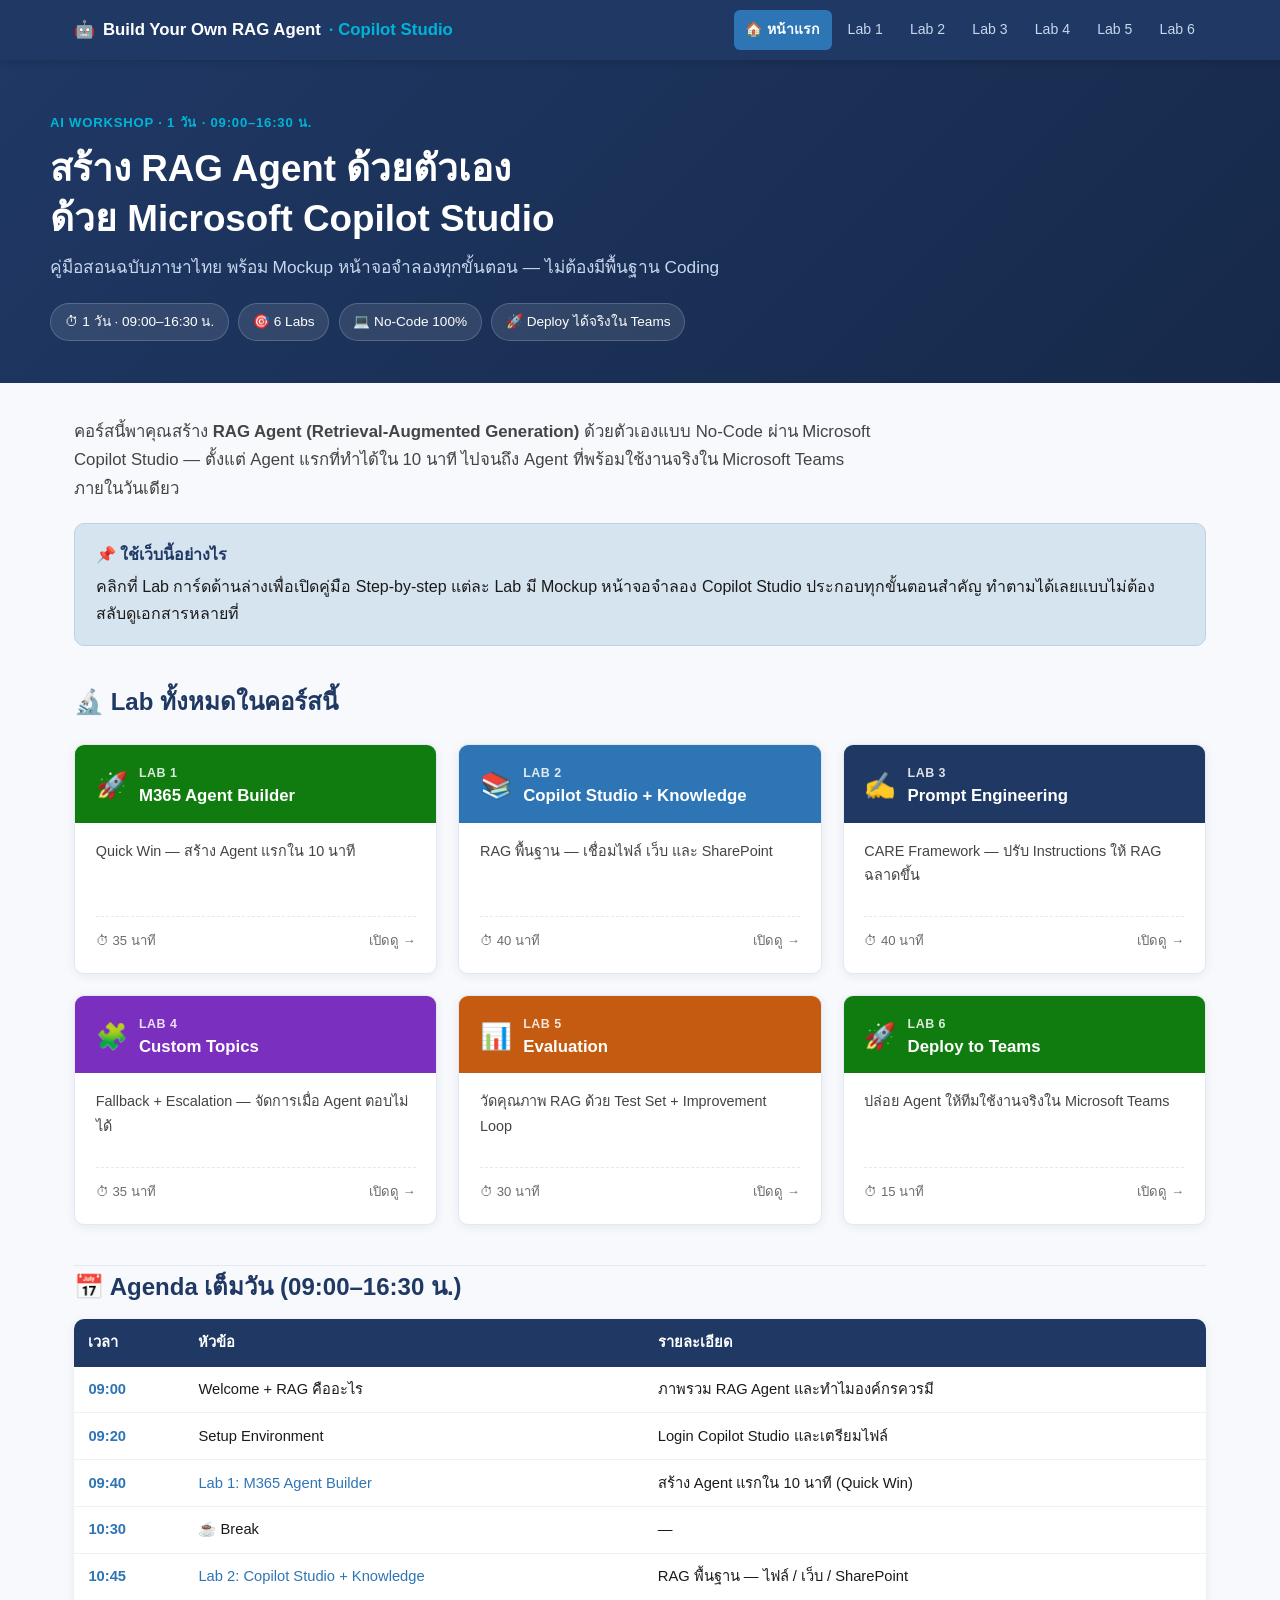
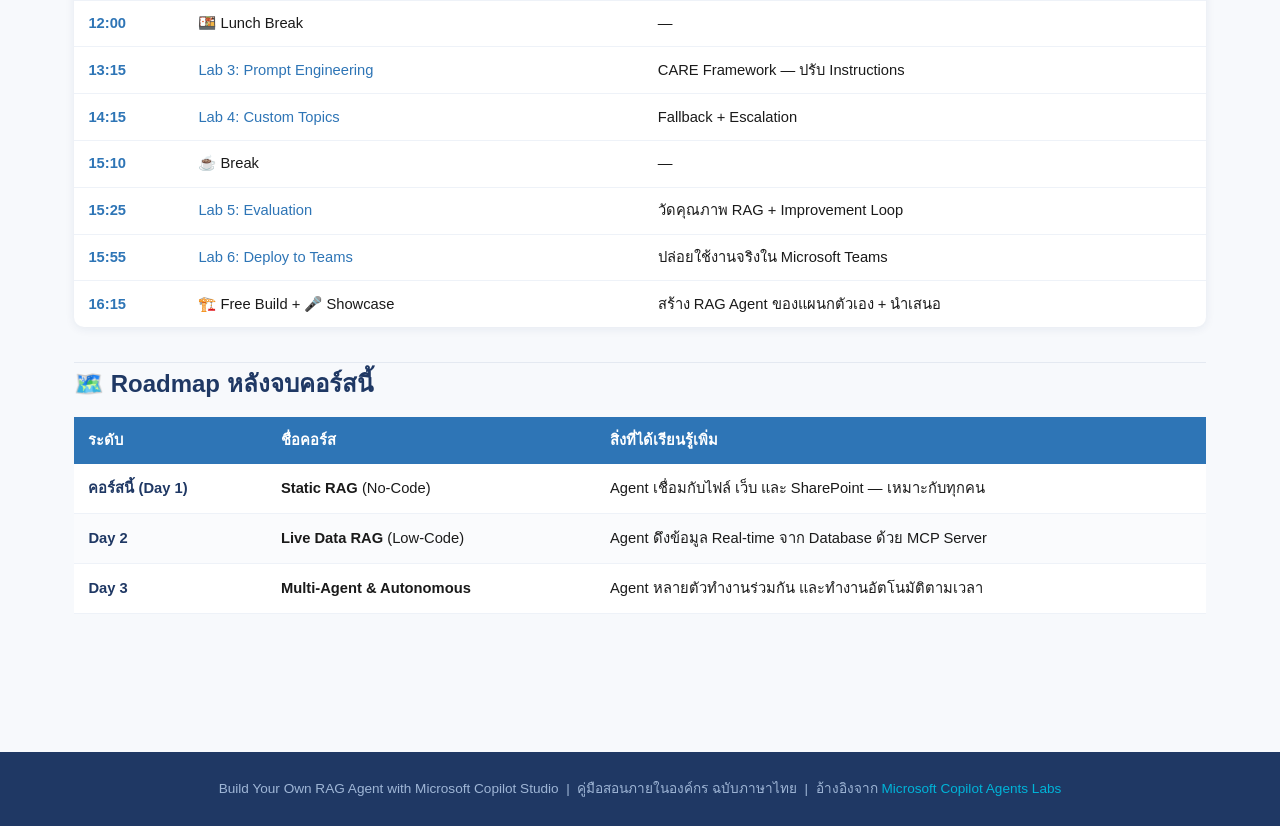
==== website/index.html @ 18469a37 "Add Lab 3 to Lab 6 pages for RAG Course and implement screenshot utility - Created page_lab3.js with" ====
<!DOCTYPE html>
<html lang="th">
<head>
<meta charset="UTF-8">
<meta name="viewport" content="width=device-width, initial-scale=1.0">
<title>Build Your Own RAG Agent — คอร์สอบรม 1 วัน</title>
<link rel="stylesheet" href="assets/style.css">
</head>
<body>
<nav class="topnav"><div class="topnav-inner">
  <div class="topnav-brand"><span>🤖</span> Build Your Own RAG Agent<span class="dot"> · Copilot Studio</span></div>
  <div class="topnav-links"><a href="index.html" class="active">🏠 หน้าแรก</a><a href="lab1.html">Lab 1</a><a href="lab2.html">Lab 2</a><a href="lab3.html">Lab 3</a><a href="lab4.html">Lab 4</a><a href="lab5.html">Lab 5</a><a href="lab6.html">Lab 6</a></div>
</div></nav>
<header class="hero"><div class="hero-inner">
    <span class="hero-eyebrow">AI WORKSHOP · 1 วัน · 09:00–16:30 น.</span>
    <h1>สร้าง RAG Agent ด้วยตัวเอง<br>ด้วย Microsoft Copilot Studio</h1>
    <p class="lead">คู่มือสอนฉบับภาษาไทย พร้อม Mockup หน้าจอจำลองทุกขั้นตอน — ไม่ต้องมีพื้นฐาน Coding</p>
    <div class="hero-meta"><span class="hero-pill">⏱ 1 วัน · 09:00–16:30 น.</span><span class="hero-pill">🎯 6 Labs</span><span class="hero-pill">💻 No-Code 100%</span><span class="hero-pill">🚀 Deploy ได้จริงใน Teams</span></div>
  </div></header>
<div class="page-wrap" style="grid-template-columns: 1fr;"><div class="content">
    <p class="intro-lead">คอร์สนี้พาคุณสร้าง <strong>RAG Agent (Retrieval-Augmented Generation)</strong> ด้วยตัวเองแบบ No-Code ผ่าน Microsoft Copilot Studio — ตั้งแต่ Agent แรกที่ทำได้ใน 10 นาที ไปจนถึง Agent ที่พร้อมใช้งานจริงใน Microsoft Teams ภายในวันเดียว</p>

    <div class="box box-note">
    <div class="box-title">📌 ใช้เว็บนี้อย่างไร</div>
    <p>คลิกที่ Lab การ์ดด้านล่างเพื่อเปิดคู่มือ Step-by-step แต่ละ Lab มี Mockup หน้าจอจำลอง Copilot Studio ประกอบทุกขั้นตอนสำคัญ ทำตามได้เลยแบบไม่ต้องสลับดูเอกสารหลายที่</p>
  </div>

    <h2 id="labs">🔬 Lab ทั้งหมดในคอร์สนี้</h2>
    <div class="lab-grid">
    <a href="lab1.html" class="lab-card">
      <div class="lab-card-head" style="background:#107C10">
        <span class="icon">🚀</span>
        <div><div class="num">Lab 1</div><h3>M365 Agent Builder</h3></div>
      </div>
      <div class="lab-card-body">
        <p>Quick Win — สร้าง Agent แรกใน 10 นาที</p>
        <div class="lab-card-foot"><span>⏱ 35 นาที</span><span>เปิดดู →</span></div>
      </div>
    </a>
    <a href="lab2.html" class="lab-card">
      <div class="lab-card-head" style="background:#2E75B6">
        <span class="icon">📚</span>
        <div><div class="num">Lab 2</div><h3>Copilot Studio + Knowledge</h3></div>
      </div>
      <div class="lab-card-body">
        <p>RAG พื้นฐาน — เชื่อมไฟล์ เว็บ และ SharePoint</p>
        <div class="lab-card-foot"><span>⏱ 40 นาที</span><span>เปิดดู →</span></div>
      </div>
    </a>
    <a href="lab3.html" class="lab-card">
      <div class="lab-card-head" style="background:#1F3864">
        <span class="icon">✍️</span>
        <div><div class="num">Lab 3</div><h3>Prompt Engineering</h3></div>
      </div>
      <div class="lab-card-body">
        <p>CARE Framework — ปรับ Instructions ให้ RAG ฉลาดขึ้น</p>
        <div class="lab-card-foot"><span>⏱ 40 นาที</span><span>เปิดดู →</span></div>
      </div>
    </a>
    <a href="lab4.html" class="lab-card">
      <div class="lab-card-head" style="background:#7B2FBE">
        <span class="icon">🧩</span>
        <div><div class="num">Lab 4</div><h3>Custom Topics</h3></div>
      </div>
      <div class="lab-card-body">
        <p>Fallback + Escalation — จัดการเมื่อ Agent ตอบไม่ได้</p>
        <div class="lab-card-foot"><span>⏱ 35 นาที</span><span>เปิดดู →</span></div>
      </div>
    </a>
    <a href="lab5.html" class="lab-card">
      <div class="lab-card-head" style="background:#C55A11">
        <span class="icon">📊</span>
        <div><div class="num">Lab 5</div><h3>Evaluation</h3></div>
      </div>
      <div class="lab-card-body">
        <p>วัดคุณภาพ RAG ด้วย Test Set + Improvement Loop</p>
        <div class="lab-card-foot"><span>⏱ 30 นาที</span><span>เปิดดู →</span></div>
      </div>
    </a>
    <a href="lab6.html" class="lab-card">
      <div class="lab-card-head" style="background:#107C10">
        <span class="icon">🚀</span>
        <div><div class="num">Lab 6</div><h3>Deploy to Teams</h3></div>
      </div>
      <div class="lab-card-body">
        <p>ปล่อย Agent ให้ทีมใช้งานจริงใน Microsoft Teams</p>
        <div class="lab-card-foot"><span>⏱ 15 นาที</span><span>เปิดดู →</span></div>
      </div>
    </a></div>

    <h2 id="agenda">📅 Agenda เต็มวัน (09:00–16:30 น.)</h2>
    <table class="agenda-table"><thead><tr><th>เวลา</th><th>หัวข้อ</th><th>รายละเอียด</th></tr></thead>
    <tbody><tr><td class="time">09:00</td><td>Welcome + RAG คืออะไร</td><td>ภาพรวม RAG Agent และทำไมองค์กรควรมี</td></tr><tr><td class="time">09:20</td><td>Setup Environment</td><td>Login Copilot Studio และเตรียมไฟล์</td></tr><tr><td class="time">09:40</td><td><a href="lab1.html">Lab 1: M365 Agent Builder</a></td><td>สร้าง Agent แรกใน 10 นาที (Quick Win)</td></tr><tr><td class="time">10:30</td><td>☕ Break</td><td>—</td></tr><tr><td class="time">10:45</td><td><a href="lab2.html">Lab 2: Copilot Studio + Knowledge</a></td><td>RAG พื้นฐาน — ไฟล์ / เว็บ / SharePoint</td></tr><tr><td class="time">12:00</td><td>🍱 Lunch Break</td><td>—</td></tr><tr><td class="time">13:15</td><td><a href="lab3.html">Lab 3: Prompt Engineering</a></td><td>CARE Framework — ปรับ Instructions</td></tr><tr><td class="time">14:15</td><td><a href="lab4.html">Lab 4: Custom Topics</a></td><td>Fallback + Escalation</td></tr><tr><td class="time">15:10</td><td>☕ Break</td><td>—</td></tr><tr><td class="time">15:25</td><td><a href="lab5.html">Lab 5: Evaluation</a></td><td>วัดคุณภาพ RAG + Improvement Loop</td></tr><tr><td class="time">15:55</td><td><a href="lab6.html">Lab 6: Deploy to Teams</a></td><td>ปล่อยใช้งานจริงใน Microsoft Teams</td></tr><tr><td class="time">16:15</td><td>🏗️ Free Build + 🎤 Showcase</td><td>สร้าง RAG Agent ของแผนกตัวเอง + นำเสนอ</td></tr></tbody>
  </table>

    <h2 id="roadmap">🗺️ Roadmap หลังจบคอร์สนี้</h2>
    <table class="concept-table">
      <thead><tr><th>ระดับ</th><th>ชื่อคอร์ส</th><th>สิ่งที่ได้เรียนรู้เพิ่ม</th></tr></thead>
      <tbody>
        <tr><td class="term">คอร์สนี้ (Day 1)</td><td><strong>Static RAG</strong> (No-Code)</td><td>Agent เชื่อมกับไฟล์ เว็บ และ SharePoint — เหมาะกับทุกคน</td></tr>
        <tr><td class="term">Day 2</td><td><strong>Live Data RAG</strong> (Low-Code)</td><td>Agent ดึงข้อมูล Real-time จาก Database ด้วย MCP Server</td></tr>
        <tr><td class="term">Day 3</td><td><strong>Multi-Agent & Autonomous</strong></td><td>Agent หลายตัวทำงานร่วมกัน และทำงานอัตโนมัติตามเวลา</td></tr>
      </tbody>
    </table>
  </div></div>
<footer class="site-footer">
  Build Your Own RAG Agent with Microsoft Copilot Studio &nbsp;|&nbsp; คู่มือสอนภายในองค์กร ฉบับภาษาไทย &nbsp;|&nbsp; อ้างอิงจาก <a href="https://microsoft.github.io/mcs-labs/" target="_blank">Microsoft Copilot Agents Labs</a>
</footer>
</body>
</html>
---- website/assets/style.css ----
/* ============================================================
   RAG Agent Course — Shared Stylesheet
   Theme: Navy #1F3864 / Blue #2E75B6 (matches course slides & docs)
   ============================================================ */

:root {
  --navy: #1F3864;
  --navy-light: #2A4A7F;
  --blue: #2E75B6;
  --blue-light: #D6E4F0;
  --cyan: #00B4D8;
  --green: #107C10;
  --green-light: #E8F5E9;
  --orange: #C55A11;
  --orange-light: #FFF3E0;
  --red: #C00000;
  --red-light: #FFEBEE;
  --yellow-light: #FFF9C4;
  --purple: #7B2FBE;
  --gray-900: #1A1A1A;
  --gray-700: #444444;
  --gray-500: #6B6B6B;
  --gray-300: #CCCCCC;
  --gray-100: #F2F2F2;
  --white: #FFFFFF;
  --radius: 10px;
  --radius-sm: 6px;
  --shadow: 0 2px 10px rgba(31, 56, 100, 0.08);
  --shadow-md: 0 4px 20px rgba(31, 56, 100, 0.12);
  --maxw: 1180px;
}

* { box-sizing: border-box; }

html { scroll-behavior: smooth; }

body {
  margin: 0;
  font-family: "Leelawadee UI", "Noto Sans Thai", "Sarabun", "Tahoma", "Segoe UI", -apple-system, sans-serif;
  color: var(--gray-900);
  background: #F7F9FC;
  line-height: 1.7;
  font-size: 16px;
}

img, svg { max-width: 100%; display: block; }

a { color: var(--blue); text-decoration: none; }
a:hover { text-decoration: underline; }

h1, h2, h3, h4 { font-family: inherit; color: var(--navy); line-height: 1.35; }
h1 { font-size: 2rem; margin: 0 0 .5rem; }
h2 { font-size: 1.5rem; margin: 2.2rem 0 1rem; padding-top: .3rem; border-top: 1px solid #E4E9F1; }
h2:first-of-type { border-top: none; }
h3 { font-size: 1.2rem; margin: 1.6rem 0 .7rem; color: var(--blue); }
h4 { font-size: 1.05rem; margin: 1.2rem 0 .5rem; }

p { margin: 0 0 1rem; }
ul, ol { padding-left: 1.4rem; }
li { margin-bottom: .4rem; }

code {
  background: #EEF2F8;
  padding: .15em .4em;
  border-radius: 4px;
  font-size: .92em;
  color: #B03A2E;
  font-family: "Cascadia Code", Consolas, monospace;
}

/* ---------- Top Navigation ---------- */
.topnav {
  background: var(--navy);
  color: var(--white);
  position: sticky;
  top: 0;
  z-index: 100;
  box-shadow: 0 2px 8px rgba(0,0,0,.15);
}
.topnav-inner {
  max-width: var(--maxw);
  margin: 0 auto;
  padding: 0 1.5rem;
  display: flex;
  align-items: center;
  height: 60px;
  gap: 1.5rem;
}
.topnav-brand {
  display: flex;
  align-items: center;
  gap: .5rem;
  font-weight: 700;
  color: var(--white);
  font-size: 1.05rem;
  white-space: nowrap;
}
.topnav-brand .dot { color: var(--cyan); }
.topnav-links {
  display: flex;
  gap: .3rem;
  flex-wrap: wrap;
  margin-left: auto;
  font-size: .88rem;
}
.topnav-links a {
  color: #C7D7EC;
  padding: .5rem .7rem;
  border-radius: 6px;
  white-space: nowrap;
}
.topnav-links a:hover { background: rgba(255,255,255,.08); color: var(--white); text-decoration: none; }
.topnav-links a.active { background: var(--blue); color: var(--white); font-weight: 600; }

/* ---------- Hero ---------- */
.hero {
  background: linear-gradient(135deg, var(--navy) 0%, #16294A 100%);
  color: var(--white);
  padding: 3rem 1.5rem 2.6rem;
}
.hero-inner { max-width: var(--maxw); margin: 0 auto; }
.hero-eyebrow {
  display: inline-block;
  color: var(--cyan);
  font-weight: 700;
  font-size: .82rem;
  letter-spacing: .06em;
  text-transform: uppercase;
  margin-bottom: .6rem;
}
.hero h1 { color: var(--white); font-size: 2.3rem; margin-bottom: .6rem; }
.hero p.lead { color: #C7D7EC; font-size: 1.08rem; max-width: 720px; margin: 0; }
.hero-meta {
  display: flex;
  gap: .6rem;
  flex-wrap: wrap;
  margin-top: 1.3rem;
}
.hero-pill {
  background: rgba(255,255,255,.1);
  border: 1px solid rgba(255,255,255,.18);
  color: var(--white);
  padding: .4rem .85rem;
  border-radius: 30px;
  font-size: .85rem;
  display: flex;
  align-items: center;
  gap: .4rem;
}

/* ---------- Layout with Sidebar TOC ---------- */
.page-wrap {
  max-width: var(--maxw);
  margin: 0 auto;
  padding: 2.2rem 1.5rem 4rem;
  display: grid;
  grid-template-columns: 230px 1fr;
  gap: 2.5rem;
  align-items: start;
}
.toc {
  position: sticky;
  top: 80px;
  background: var(--white);
  border: 1px solid #E4E9F1;
  border-radius: var(--radius);
  padding: 1.1rem 1.1rem;
  font-size: .87rem;
}
.toc-title {
  font-weight: 700;
  color: var(--navy);
  font-size: .78rem;
  text-transform: uppercase;
  letter-spacing: .04em;
  margin-bottom: .7rem;
}
.toc a {
  display: block;
  color: var(--gray-700);
  padding: .32rem 0;
  border-left: 2px solid transparent;
  padding-left: .7rem;
  margin-left: -.7rem;
}
.toc a:hover { color: var(--blue); text-decoration: none; border-left-color: var(--blue-light); }
.toc a.sub { padding-left: 1.3rem; font-size: .85em; color: var(--gray-500); }

.content { min-width: 0; }

/* ---------- Meta table (Level/Persona/Duration) ---------- */
.meta-table {
  width: 100%;
  border-collapse: collapse;
  margin: 1.2rem 0 2rem;
  font-size: .93rem;
  background: var(--white);
  border-radius: var(--radius);
  overflow: hidden;
  box-shadow: var(--shadow);
}
.meta-table th, .meta-table td {
  padding: .8rem 1rem;
  text-align: left;
  border-bottom: 1px solid #EEF2F8;
}
.meta-table th {
  background: var(--blue-light);
  color: var(--navy);
  font-weight: 700;
  white-space: nowrap;
  width: 130px;
}

/* ---------- Cards / Boxes ---------- */
.box {
  border-radius: var(--radius);
  padding: 1.1rem 1.3rem;
  margin: 1.2rem 0;
  border: 1px solid transparent;
}
.box-tip { background: var(--yellow-light); border-color: #F0E08A; }
.box-warn { background: var(--orange-light); border-color: #F0C89A; }
.box-note { background: var(--blue-light); border-color: #B9D2EA; }
.box-success { background: var(--green-light); border-color: #A6D8A8; }
.box-title { font-weight: 700; margin-bottom: .3rem; display: flex; align-items: center; gap: .5rem; }
.box-tip .box-title { color: #8A6D00; }
.box-warn .box-title { color: var(--orange); }
.box-note .box-title { color: var(--navy); }
.box-success .box-title { color: var(--green); }
.box p:last-child { margin-bottom: 0; }

/* ---------- Step blocks ---------- */
.step {
  display: flex;
  gap: 1rem;
  margin: 1.4rem 0;
  align-items: flex-start;
}
.step-num {
  flex: 0 0 auto;
  width: 34px; height: 34px;
  border-radius: 50%;
  background: var(--blue);
  color: var(--white);
  display: flex;
  align-items: center;
  justify-content: center;
  font-weight: 700;
  font-size: .95rem;
  margin-top: .1rem;
}
.step-body { flex: 1; min-width: 0; }
.step-body h4 { margin: 0 0 .3rem; color: var(--navy); }
.step-body p { margin: 0 0 .5rem; color: var(--gray-700); }

/* ---------- Mockup frame (SVG screenshot wrapper) ---------- */
.mockup {
  margin: .8rem 0 1.4rem;
  border-radius: var(--radius);
  overflow: hidden;
  box-shadow: var(--shadow-md);
  border: 1px solid #E1E7F0;
  background: var(--white);
}
.mockup-caption {
  font-size: .82rem;
  color: var(--gray-500);
  text-align: center;
  margin-top: .5rem;
  font-style: italic;
}

/* ---------- Use case section header ---------- */
.usecase-header {
  background: var(--navy);
  color: var(--white);
  padding: 1rem 1.4rem;
  border-radius: var(--radius) var(--radius) 0 0;
  margin-top: 2.6rem;
  display: flex;
  align-items: center;
  gap: .8rem;
}
.usecase-header .num {
  background: var(--cyan);
  color: var(--navy);
  font-weight: 800;
  border-radius: 50%;
  width: 32px; height: 32px;
  display: flex; align-items: center; justify-content: center;
  flex: 0 0 auto;
  font-size: .95rem;
}
.usecase-header h2 { color: var(--white); margin: 0; border: none; padding: 0; font-size: 1.25rem; }
.usecase-body {
  background: var(--white);
  border: 1px solid #E4E9F1;
  border-top: none;
  border-radius: 0 0 var(--radius) var(--radius);
  padding: 1.5rem 1.6rem 1.8rem;
  margin-bottom: .5rem;
}
.usecase-meta {
  display: flex;
  gap: 1.5rem;
  flex-wrap: wrap;
  font-size: .85rem;
  color: var(--gray-500);
  margin-bottom: 1rem;
  padding-bottom: 1rem;
  border-bottom: 1px dashed #E4E9F1;
}
.usecase-meta strong { color: var(--navy); }

/* ---------- Concept table ---------- */
.concept-table { width: 100%; border-collapse: collapse; margin: 1rem 0 1.6rem; font-size: .92rem; }
.concept-table th {
  background: var(--blue);
  color: var(--white);
  padding: .7rem .9rem;
  text-align: left;
  font-weight: 700;
}
.concept-table td { padding: .75rem .9rem; border-bottom: 1px solid #EEF2F8; vertical-align: top; background: var(--white); }
.concept-table tr:nth-child(even) td { background: #FAFBFD; }
.concept-table td.term { font-weight: 700; color: var(--navy); white-space: nowrap; }

/* ---------- Badge pills ---------- */
.badge {
  display: inline-block;
  padding: .25rem .7rem;
  border-radius: 20px;
  font-size: .78rem;
  font-weight: 700;
}
.badge-blue { background: var(--blue-light); color: var(--navy); }
.badge-green { background: var(--green-light); color: var(--green); }
.badge-orange { background: var(--orange-light); color: var(--orange); }

/* ---------- Footer nav (prev/next) ---------- */
.footer-nav {
  display: flex;
  justify-content: space-between;
  gap: 1rem;
  margin-top: 3rem;
  padding-top: 1.5rem;
  border-top: 1px solid #E4E9F1;
}
.footer-nav a {
  flex: 1;
  background: var(--white);
  border: 1px solid #E4E9F1;
  border-radius: var(--radius);
  padding: 1rem 1.2rem;
  color: var(--gray-900);
  display: block;
  transition: box-shadow .15s;
}
.footer-nav a:hover { box-shadow: var(--shadow); text-decoration: none; border-color: var(--blue); }
.footer-nav .dir { font-size: .78rem; color: var(--gray-500); text-transform: uppercase; letter-spacing: .03em; }
.footer-nav .lbl { font-weight: 700; color: var(--navy); margin-top: .2rem; }
.footer-nav .next { text-align: right; }

/* ---------- Site footer ---------- */
.site-footer {
  background: var(--navy);
  color: #9FB6D6;
  text-align: center;
  padding: 1.6rem;
  font-size: .85rem;
  margin-top: 3rem;
}
.site-footer a { color: var(--cyan); }

/* ---------- Home page: lab cards grid ---------- */
.lab-grid {
  display: grid;
  grid-template-columns: repeat(auto-fit, minmax(300px, 1fr));
  gap: 1.3rem;
  margin: 1.6rem 0 2.5rem;
}
.lab-card {
  background: var(--white);
  border: 1px solid #E4E9F1;
  border-radius: var(--radius);
  overflow: hidden;
  box-shadow: var(--shadow);
  transition: transform .15s, box-shadow .15s;
  display: flex;
  flex-direction: column;
}
.lab-card:hover { transform: translateY(-3px); box-shadow: var(--shadow-md); text-decoration: none; }
.lab-card-head {
  padding: 1.1rem 1.3rem .9rem;
  color: var(--white);
  display: flex;
  align-items: center;
  gap: .7rem;
}
.lab-card-head .icon { font-size: 1.6rem; }
.lab-card-head .num { font-size: .78rem; opacity: .85; font-weight: 700; letter-spacing: .04em; text-transform: uppercase; }
.lab-card-head h3 { color: var(--white); margin: .1rem 0 0; font-size: 1.05rem; }
.lab-card-body { padding: 1rem 1.3rem 1.3rem; flex: 1; display: flex; flex-direction: column; }
.lab-card-body p { color: var(--gray-700); font-size: .9rem; flex: 1; }
.lab-card-foot {
  display: flex;
  justify-content: space-between;
  align-items: center;
  font-size: .82rem;
  color: var(--gray-500);
  margin-top: .8rem;
  padding-top: .8rem;
  border-top: 1px dashed #E4E9F1;
}

/* Agenda timeline table (home page) */
.agenda-table { width: 100%; border-collapse: collapse; font-size: .92rem; margin: 1rem 0 2rem; background: var(--white); border-radius: var(--radius); overflow: hidden; box-shadow: var(--shadow); }
.agenda-table th { background: var(--navy); color: var(--white); padding: .7rem .9rem; text-align: left; }
.agenda-table td { padding: .65rem .9rem; border-bottom: 1px solid #EEF2F8; }
.agenda-table tr:last-child td { border-bottom: none; }
.agenda-table td.time { white-space: nowrap; font-weight: 700; color: var(--blue); width: 110px; }

/* Callout intro paragraph on home */
.intro-lead { font-size: 1.05rem; color: var(--gray-700); max-width: 820px; }

/* responsive */
@media (max-width: 860px) {
  .page-wrap { grid-template-columns: 1fr; }
  .toc { position: static; margin-bottom: 1rem; }
  .hero h1 { font-size: 1.7rem; }
  .step { flex-direction: column; }
}

/* Print niceties */
@media print {
  .topnav, .toc, .footer-nav, .site-footer { display: none; }
  .page-wrap { grid-template-columns: 1fr; }
}
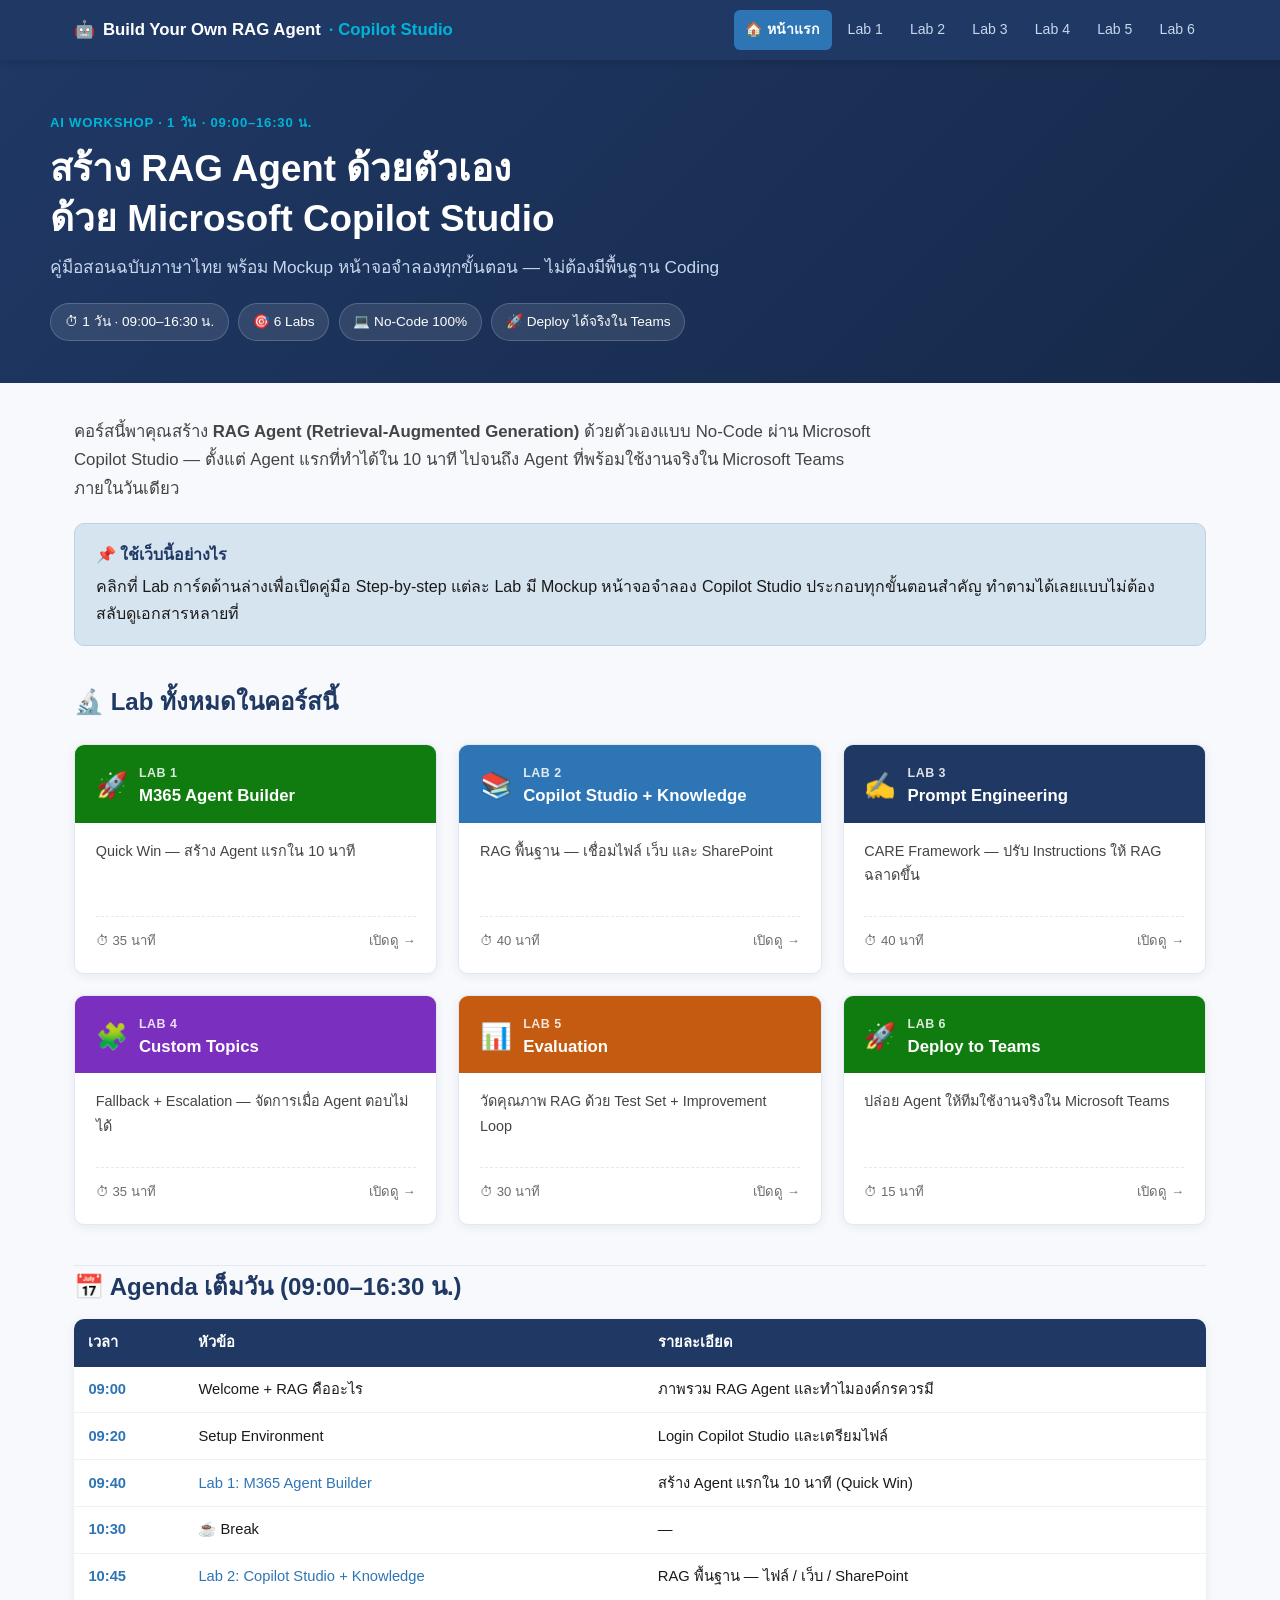
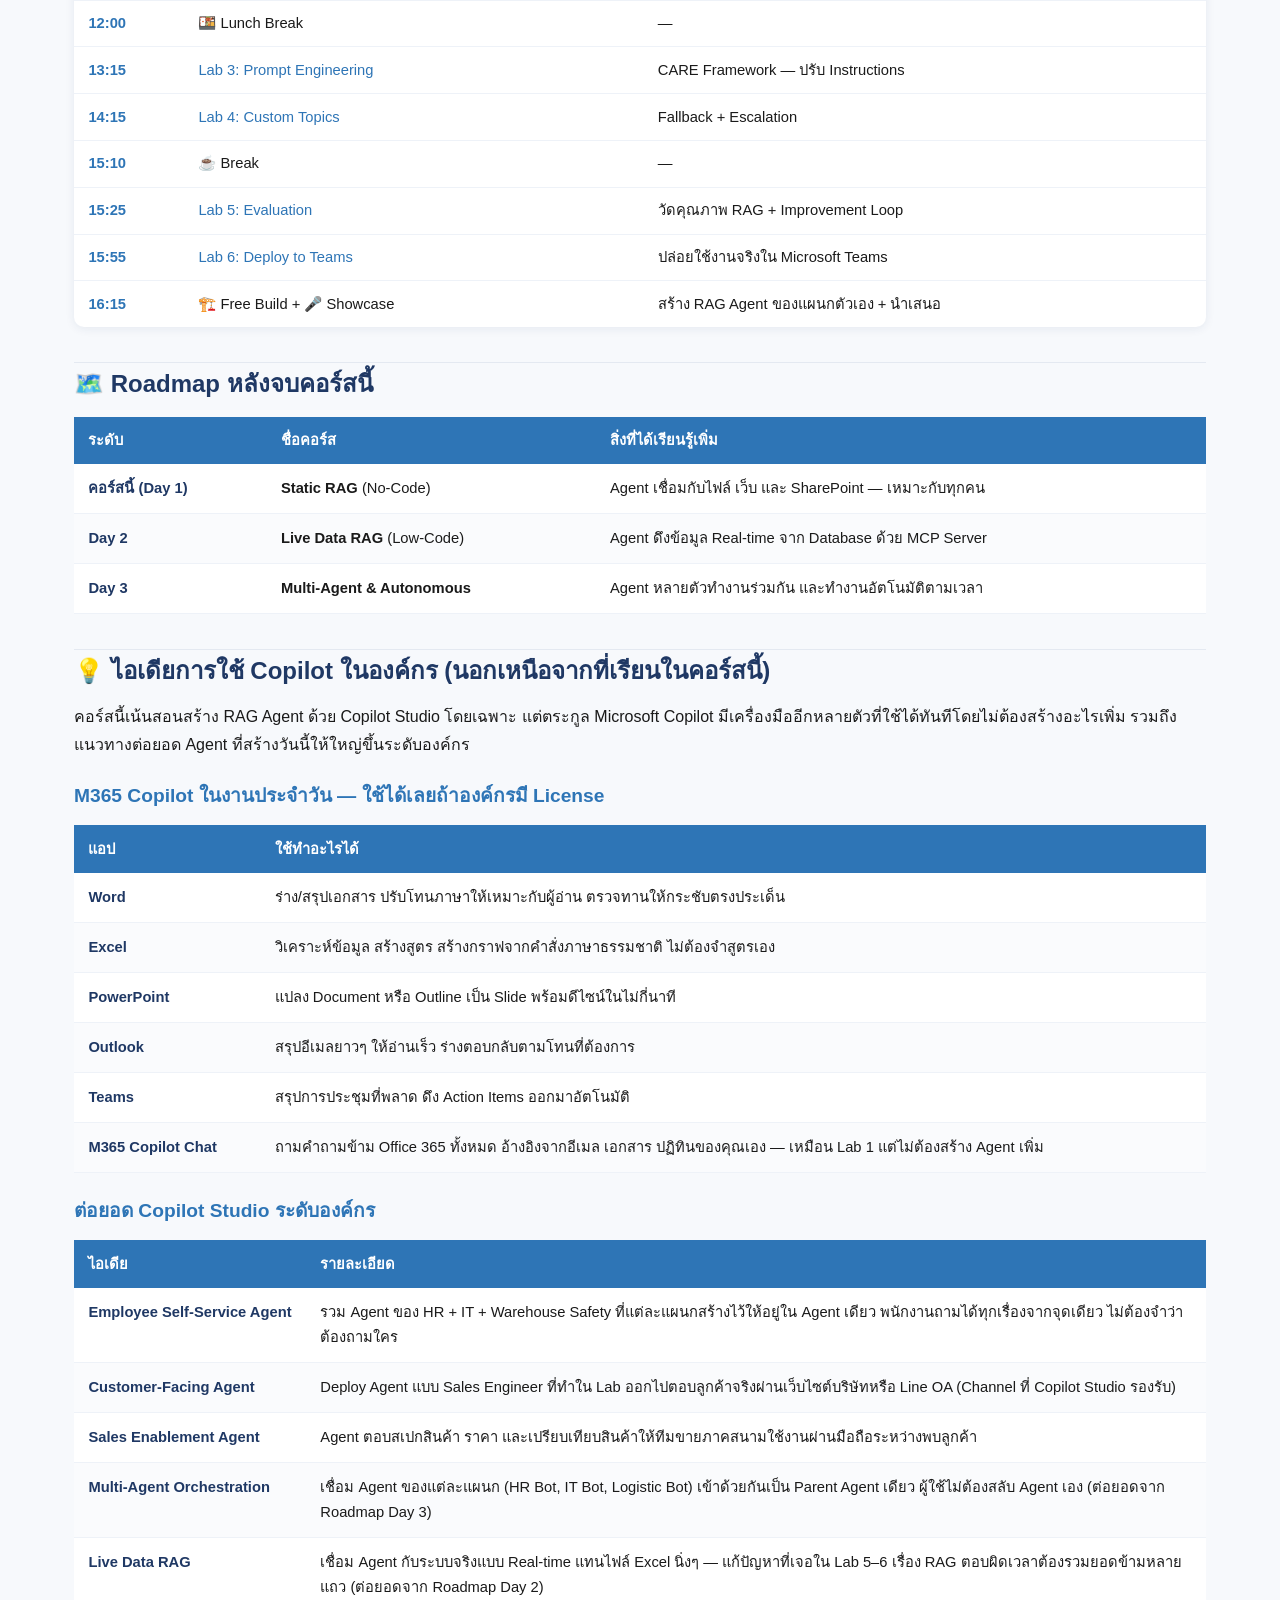
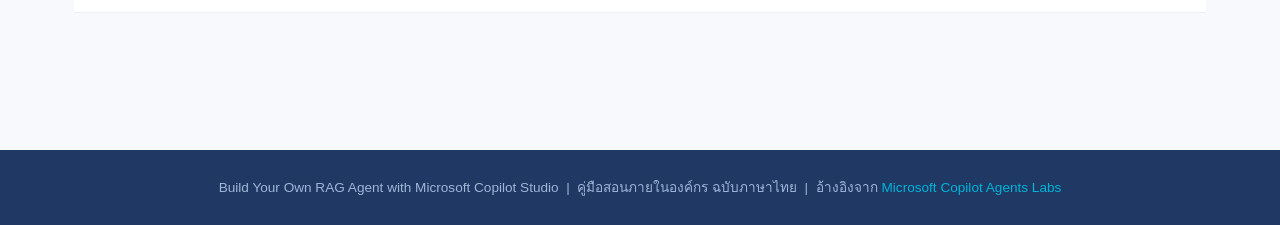
==== commit 3c0e6e0d: "Refactor code structure for improved readability and maintainability" ====
--- a/website/index.html
+++ b/website/index.html
@@ -102,9 +102,68 @@
         <tr><td class="term">Day 3</td><td><strong>Multi-Agent & Autonomous</strong></td><td>Agent หลายตัวทำงานร่วมกัน และทำงานอัตโนมัติตามเวลา</td></tr>
       </tbody>
     </table>
+
+    <h2 id="ideas">💡 ไอเดียการใช้ Copilot ในองค์กร (นอกเหนือจากที่เรียนในคอร์สนี้)</h2>
+    <p>คอร์สนี้เน้นสอนสร้าง RAG Agent ด้วย Copilot Studio โดยเฉพาะ แต่ตระกูล Microsoft Copilot มีเครื่องมืออีกหลายตัวที่ใช้ได้ทันทีโดยไม่ต้องสร้างอะไรเพิ่ม รวมถึงแนวทางต่อยอด Agent ที่สร้างวันนี้ให้ใหญ่ขึ้นระดับองค์กร</p>
+
+    <h3>M365 Copilot ในงานประจำวัน — ใช้ได้เลยถ้าองค์กรมี License</h3>
+    <table class="concept-table">
+      <thead><tr><th>แอป</th><th>ใช้ทำอะไรได้</th></tr></thead>
+      <tbody>
+        <tr><td class="term">Word</td><td>ร่าง/สรุปเอกสาร ปรับโทนภาษาให้เหมาะกับผู้อ่าน ตรวจทานให้กระชับตรงประเด็น</td></tr>
+        <tr><td class="term">Excel</td><td>วิเคราะห์ข้อมูล สร้างสูตร สร้างกราฟจากคำสั่งภาษาธรรมชาติ ไม่ต้องจำสูตรเอง</td></tr>
+        <tr><td class="term">PowerPoint</td><td>แปลง Document หรือ Outline เป็น Slide พร้อมดีไซน์ในไม่กี่นาที</td></tr>
+        <tr><td class="term">Outlook</td><td>สรุปอีเมลยาวๆ ให้อ่านเร็ว ร่างตอบกลับตามโทนที่ต้องการ</td></tr>
+        <tr><td class="term">Teams</td><td>สรุปการประชุมที่พลาด ดึง Action Items ออกมาอัตโนมัติ</td></tr>
+        <tr><td class="term">M365 Copilot Chat</td><td>ถามคำถามข้าม Office 365 ทั้งหมด อ้างอิงจากอีเมล เอกสาร ปฏิทินของคุณเอง — เหมือน Lab 1 แต่ไม่ต้องสร้าง Agent เพิ่ม</td></tr>
+      </tbody>
+    </table>
+
+    <h3>ต่อยอด Copilot Studio ระดับองค์กร</h3>
+    <table class="concept-table">
+      <thead><tr><th>ไอเดีย</th><th>รายละเอียด</th></tr></thead>
+      <tbody>
+        <tr><td class="term">Employee Self-Service Agent</td><td>รวม Agent ของ HR + IT + Warehouse Safety ที่แต่ละแผนกสร้างไว้ให้อยู่ใน Agent เดียว พนักงานถามได้ทุกเรื่องจากจุดเดียว ไม่ต้องจำว่าต้องถามใคร</td></tr>
+        <tr><td class="term">Customer-Facing Agent</td><td>Deploy Agent แบบ Sales Engineer ที่ทำใน Lab ออกไปตอบลูกค้าจริงผ่านเว็บไซต์บริษัทหรือ Line OA (Channel ที่ Copilot Studio รองรับ)</td></tr>
+        <tr><td class="term">Sales Enablement Agent</td><td>Agent ตอบสเปกสินค้า ราคา และเปรียบเทียบสินค้าให้ทีมขายภาคสนามใช้งานผ่านมือถือระหว่างพบลูกค้า</td></tr>
+        <tr><td class="term">Multi-Agent Orchestration</td><td>เชื่อม Agent ของแต่ละแผนก (HR Bot, IT Bot, Logistic Bot) เข้าด้วยกันเป็น Parent Agent เดียว ผู้ใช้ไม่ต้องสลับ Agent เอง (ต่อยอดจาก Roadmap Day 3)</td></tr>
+        <tr><td class="term">Live Data RAG</td><td>เชื่อม Agent กับระบบจริงแบบ Real-time แทนไฟล์ Excel นิ่งๆ — แก้ปัญหาที่เจอใน Lab 5–6 เรื่อง RAG ตอบผิดเวลาต้องรวมยอดข้ามหลายแถว (ต่อยอดจาก Roadmap Day 2)</td></tr>
+      </tbody>
+    </table>
   </div></div>
 <footer class="site-footer">
   Build Your Own RAG Agent with Microsoft Copilot Studio &nbsp;|&nbsp; คู่มือสอนภายในองค์กร ฉบับภาษาไทย &nbsp;|&nbsp; อ้างอิงจาก <a href="https://microsoft.github.io/mcs-labs/" target="_blank">Microsoft Copilot Agents Labs</a>
 </footer>
+<script>
+function copyPromptBox(btn) {
+  var pre = btn.closest('.prompt-box').querySelector('.prompt-box-text');
+  var text = pre.innerText;
+  function done() {
+    var original = btn.textContent;
+    btn.textContent = '✓ คัดลอกแล้ว';
+    btn.classList.add('copied');
+    setTimeout(function () {
+      btn.textContent = original;
+      btn.classList.remove('copied');
+    }, 1500);
+  }
+  if (navigator.clipboard && navigator.clipboard.writeText) {
+    navigator.clipboard.writeText(text).then(done).catch(function () { fallbackCopyPrompt(text, done); });
+  } else {
+    fallbackCopyPrompt(text, done);
+  }
+}
+function fallbackCopyPrompt(text, cb) {
+  var ta = document.createElement('textarea');
+  ta.value = text;
+  ta.style.position = 'fixed';
+  ta.style.opacity = '0';
+  document.body.appendChild(ta);
+  ta.select();
+  try { document.execCommand('copy'); } catch (e) {}
+  document.body.removeChild(ta);
+  if (cb) cb();
+}
+</script>
 </body>
 </html>
--- a/website/assets/style.css
+++ b/website/assets/style.css
@@ -230,6 +230,52 @@
 .box-success .box-title { color: var(--green); }
 .box p:last-child { margin-bottom: 0; }
 
+/* ---------- Prompt box (copy-paste-able prompt examples) ---------- */
+.prompt-box {
+  background: #0F1B2D;
+  border-radius: var(--radius);
+  margin: 1.2rem 0;
+  overflow: hidden;
+  border: 1px solid #1F3864;
+}
+.prompt-box-header {
+  display: flex;
+  justify-content: space-between;
+  align-items: center;
+  gap: .8rem;
+  padding: .55rem .9rem;
+  background: #16243B;
+}
+.prompt-box-label {
+  color: #9FC1F5;
+  font-size: .82rem;
+  font-weight: 700;
+}
+.prompt-copy-btn {
+  flex: 0 0 auto;
+  background: var(--blue);
+  color: var(--white);
+  border: none;
+  border-radius: var(--radius-sm);
+  padding: .35rem .85rem;
+  font-size: .8rem;
+  font-weight: 700;
+  font-family: inherit;
+  cursor: pointer;
+}
+.prompt-copy-btn:hover { background: #2564A0; }
+.prompt-copy-btn.copied { background: var(--green); }
+.prompt-box-text {
+  margin: 0;
+  padding: 1rem 1.1rem;
+  color: #E8EEF7;
+  font-family: "Cascadia Code", Consolas, monospace;
+  font-size: .86rem;
+  line-height: 1.65;
+  white-space: pre-wrap;
+  word-break: break-word;
+}
+
 /* ---------- Step blocks ---------- */
 .step {
   display: flex;
@@ -436,4 +482,7 @@
 @media print {
   .topnav, .toc, .footer-nav, .site-footer { display: none; }
   .page-wrap { grid-template-columns: 1fr; }
-}
+  .prompt-copy-btn { display: none; }
+  .prompt-box, .prompt-box-text { background: #F7F9FC; color: var(--gray-900); border-color: #CCCCCC; }
+  .prompt-box-header { background: #EEF2F8; }
+}
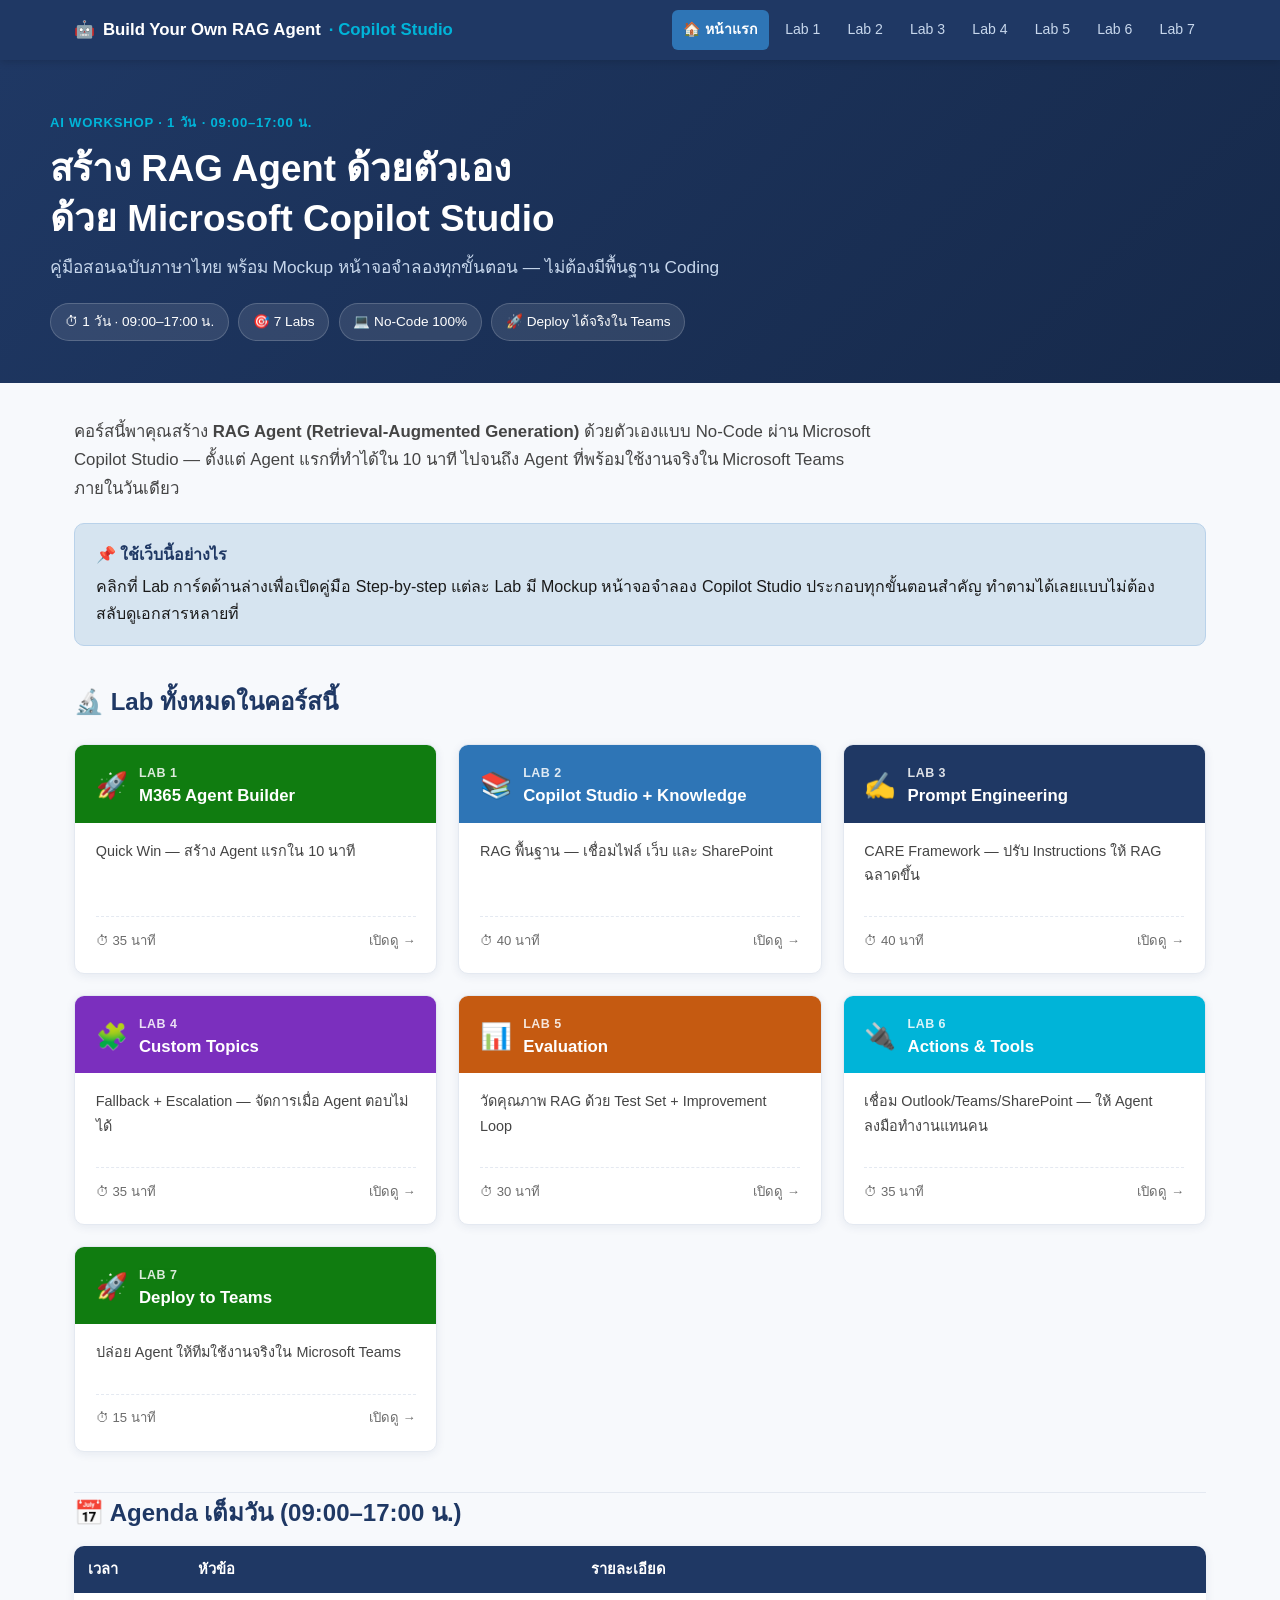
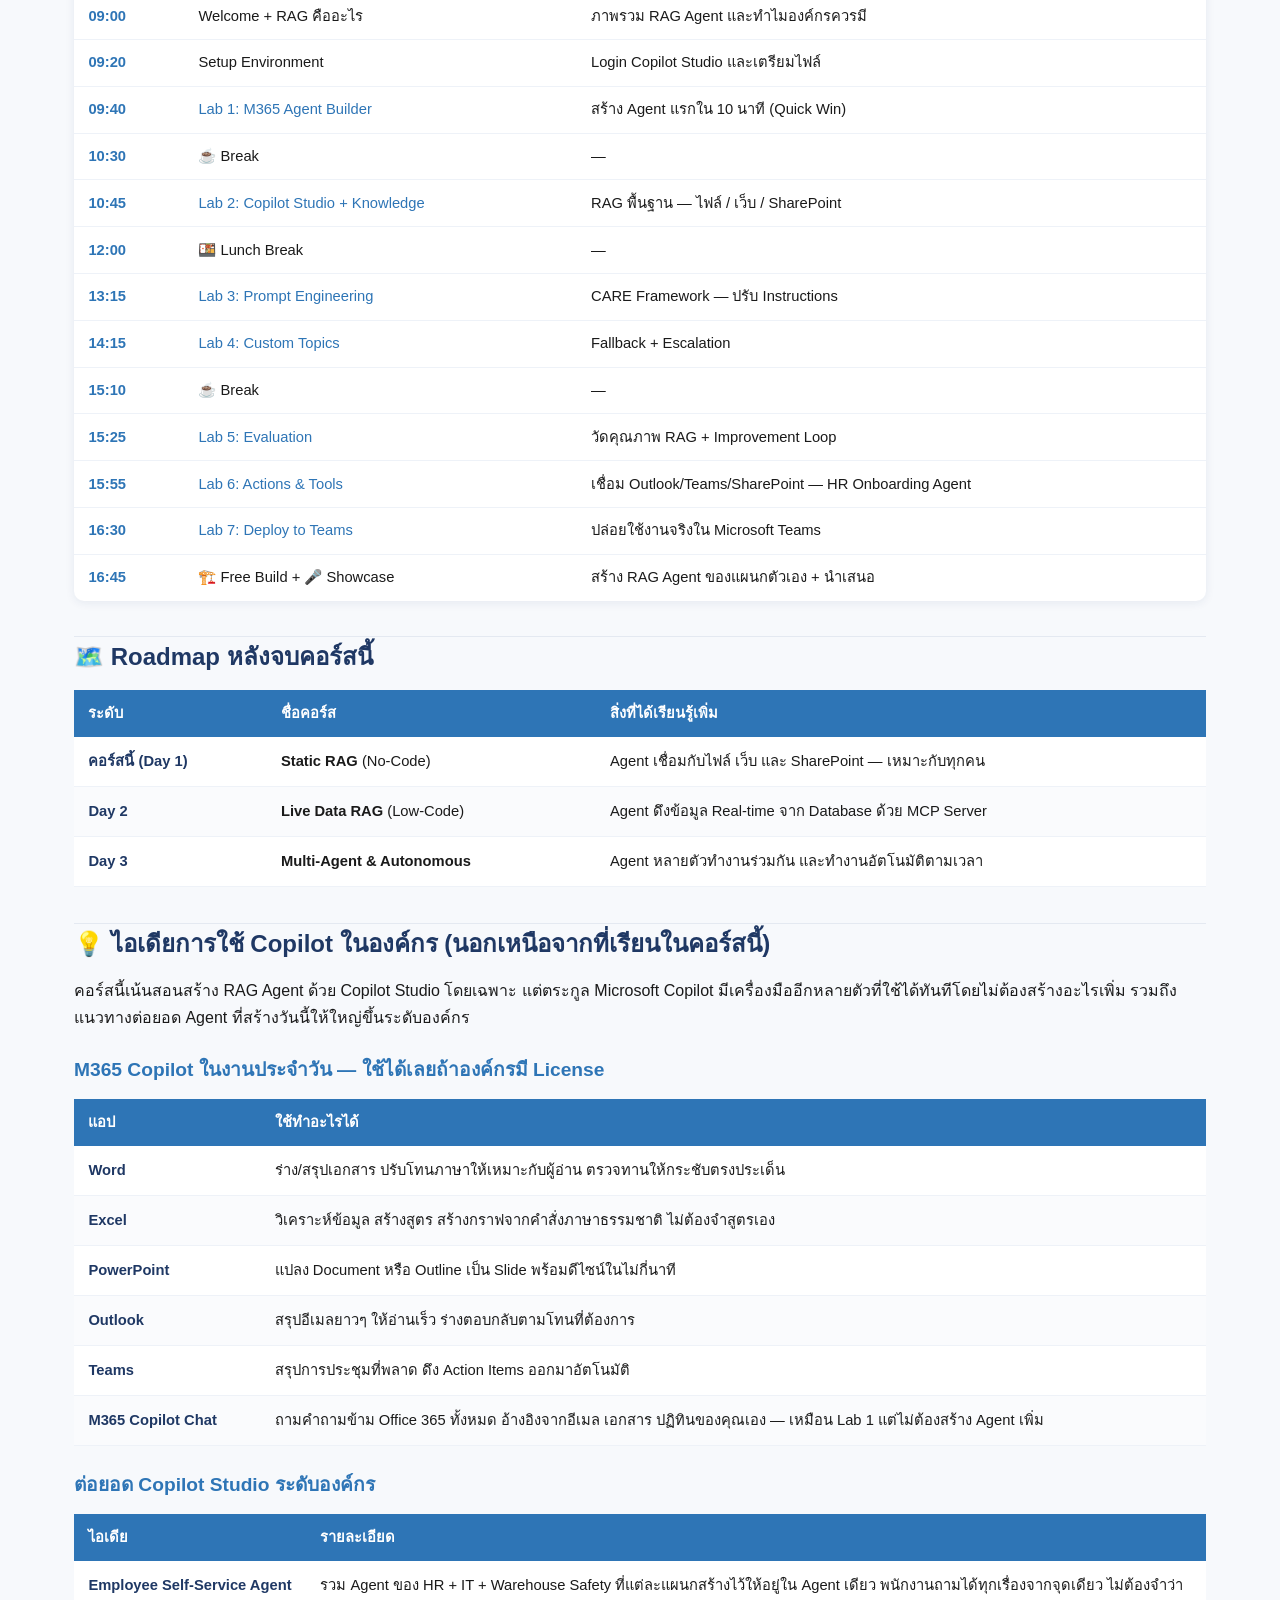
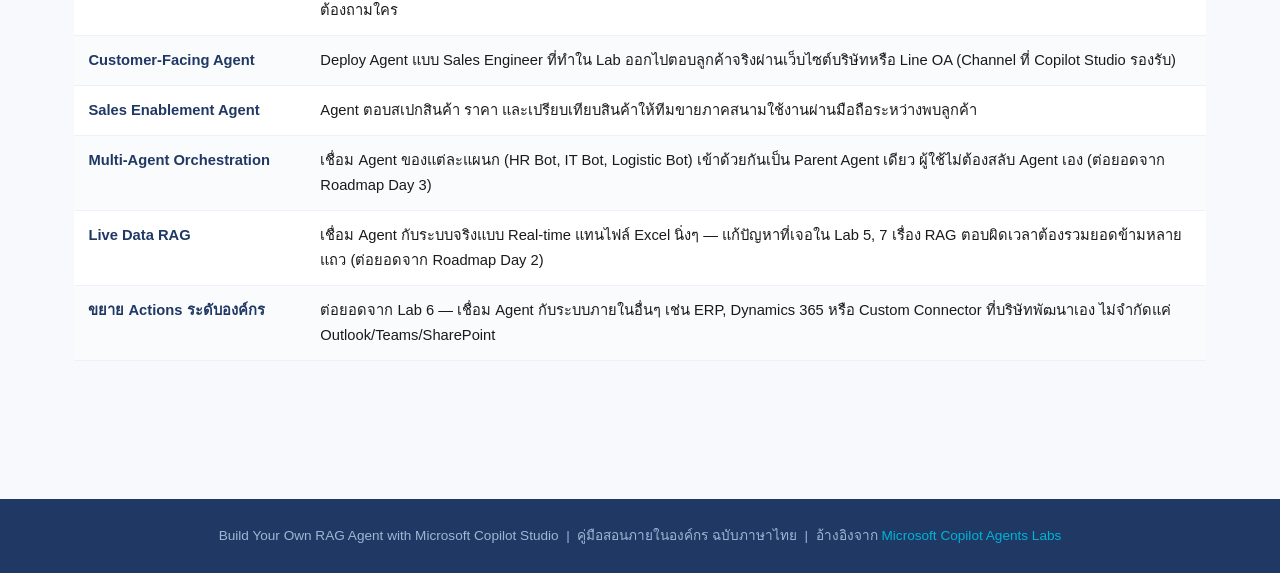
==== commit 95318eea: "Add Lab 7: Deploy to Teams - RAG Course with detailed steps and mockups" ====
--- a/website/index.html
+++ b/website/index.html
@@ -9,13 +9,13 @@
 <body>
 <nav class="topnav"><div class="topnav-inner">
   <div class="topnav-brand"><span>🤖</span> Build Your Own RAG Agent<span class="dot"> · Copilot Studio</span></div>
-  <div class="topnav-links"><a href="index.html" class="active">🏠 หน้าแรก</a><a href="lab1.html">Lab 1</a><a href="lab2.html">Lab 2</a><a href="lab3.html">Lab 3</a><a href="lab4.html">Lab 4</a><a href="lab5.html">Lab 5</a><a href="lab6.html">Lab 6</a></div>
+  <div class="topnav-links"><a href="index.html" class="active">🏠 หน้าแรก</a><a href="lab1.html">Lab 1</a><a href="lab2.html">Lab 2</a><a href="lab3.html">Lab 3</a><a href="lab4.html">Lab 4</a><a href="lab5.html">Lab 5</a><a href="lab6.html">Lab 6</a><a href="lab7.html">Lab 7</a></div>
 </div></nav>
 <header class="hero"><div class="hero-inner">
-    <span class="hero-eyebrow">AI WORKSHOP · 1 วัน · 09:00–16:30 น.</span>
+    <span class="hero-eyebrow">AI WORKSHOP · 1 วัน · 09:00–17:00 น.</span>
     <h1>สร้าง RAG Agent ด้วยตัวเอง<br>ด้วย Microsoft Copilot Studio</h1>
     <p class="lead">คู่มือสอนฉบับภาษาไทย พร้อม Mockup หน้าจอจำลองทุกขั้นตอน — ไม่ต้องมีพื้นฐาน Coding</p>
-    <div class="hero-meta"><span class="hero-pill">⏱ 1 วัน · 09:00–16:30 น.</span><span class="hero-pill">🎯 6 Labs</span><span class="hero-pill">💻 No-Code 100%</span><span class="hero-pill">🚀 Deploy ได้จริงใน Teams</span></div>
+    <div class="hero-meta"><span class="hero-pill">⏱ 1 วัน · 09:00–17:00 น.</span><span class="hero-pill">🎯 7 Labs</span><span class="hero-pill">💻 No-Code 100%</span><span class="hero-pill">🚀 Deploy ได้จริงใน Teams</span></div>
   </div></header>
 <div class="page-wrap" style="grid-template-columns: 1fr;"><div class="content">
     <p class="intro-lead">คอร์สนี้พาคุณสร้าง <strong>RAG Agent (Retrieval-Augmented Generation)</strong> ด้วยตัวเองแบบ No-Code ผ่าน Microsoft Copilot Studio — ตั้งแต่ Agent แรกที่ทำได้ใน 10 นาที ไปจนถึง Agent ที่พร้อมใช้งานจริงใน Microsoft Teams ภายในวันเดียว</p>
@@ -78,9 +78,19 @@
       </div>
     </a>
     <a href="lab6.html" class="lab-card">
+      <div class="lab-card-head" style="background:#00B4D8">
+        <span class="icon">🔌</span>
+        <div><div class="num">Lab 6</div><h3>Actions & Tools</h3></div>
+      </div>
+      <div class="lab-card-body">
+        <p>เชื่อม Outlook/Teams/SharePoint — ให้ Agent ลงมือทำงานแทนคน</p>
+        <div class="lab-card-foot"><span>⏱ 35 นาที</span><span>เปิดดู →</span></div>
+      </div>
+    </a>
+    <a href="lab7.html" class="lab-card">
       <div class="lab-card-head" style="background:#107C10">
         <span class="icon">🚀</span>
-        <div><div class="num">Lab 6</div><h3>Deploy to Teams</h3></div>
+        <div><div class="num">Lab 7</div><h3>Deploy to Teams</h3></div>
       </div>
       <div class="lab-card-body">
         <p>ปล่อย Agent ให้ทีมใช้งานจริงใน Microsoft Teams</p>
@@ -88,9 +98,9 @@
       </div>
     </a></div>
 
-    <h2 id="agenda">📅 Agenda เต็มวัน (09:00–16:30 น.)</h2>
+    <h2 id="agenda">📅 Agenda เต็มวัน (09:00–17:00 น.)</h2>
     <table class="agenda-table"><thead><tr><th>เวลา</th><th>หัวข้อ</th><th>รายละเอียด</th></tr></thead>
-    <tbody><tr><td class="time">09:00</td><td>Welcome + RAG คืออะไร</td><td>ภาพรวม RAG Agent และทำไมองค์กรควรมี</td></tr><tr><td class="time">09:20</td><td>Setup Environment</td><td>Login Copilot Studio และเตรียมไฟล์</td></tr><tr><td class="time">09:40</td><td><a href="lab1.html">Lab 1: M365 Agent Builder</a></td><td>สร้าง Agent แรกใน 10 นาที (Quick Win)</td></tr><tr><td class="time">10:30</td><td>☕ Break</td><td>—</td></tr><tr><td class="time">10:45</td><td><a href="lab2.html">Lab 2: Copilot Studio + Knowledge</a></td><td>RAG พื้นฐาน — ไฟล์ / เว็บ / SharePoint</td></tr><tr><td class="time">12:00</td><td>🍱 Lunch Break</td><td>—</td></tr><tr><td class="time">13:15</td><td><a href="lab3.html">Lab 3: Prompt Engineering</a></td><td>CARE Framework — ปรับ Instructions</td></tr><tr><td class="time">14:15</td><td><a href="lab4.html">Lab 4: Custom Topics</a></td><td>Fallback + Escalation</td></tr><tr><td class="time">15:10</td><td>☕ Break</td><td>—</td></tr><tr><td class="time">15:25</td><td><a href="lab5.html">Lab 5: Evaluation</a></td><td>วัดคุณภาพ RAG + Improvement Loop</td></tr><tr><td class="time">15:55</td><td><a href="lab6.html">Lab 6: Deploy to Teams</a></td><td>ปล่อยใช้งานจริงใน Microsoft Teams</td></tr><tr><td class="time">16:15</td><td>🏗️ Free Build + 🎤 Showcase</td><td>สร้าง RAG Agent ของแผนกตัวเอง + นำเสนอ</td></tr></tbody>
+    <tbody><tr><td class="time">09:00</td><td>Welcome + RAG คืออะไร</td><td>ภาพรวม RAG Agent และทำไมองค์กรควรมี</td></tr><tr><td class="time">09:20</td><td>Setup Environment</td><td>Login Copilot Studio และเตรียมไฟล์</td></tr><tr><td class="time">09:40</td><td><a href="lab1.html">Lab 1: M365 Agent Builder</a></td><td>สร้าง Agent แรกใน 10 นาที (Quick Win)</td></tr><tr><td class="time">10:30</td><td>☕ Break</td><td>—</td></tr><tr><td class="time">10:45</td><td><a href="lab2.html">Lab 2: Copilot Studio + Knowledge</a></td><td>RAG พื้นฐาน — ไฟล์ / เว็บ / SharePoint</td></tr><tr><td class="time">12:00</td><td>🍱 Lunch Break</td><td>—</td></tr><tr><td class="time">13:15</td><td><a href="lab3.html">Lab 3: Prompt Engineering</a></td><td>CARE Framework — ปรับ Instructions</td></tr><tr><td class="time">14:15</td><td><a href="lab4.html">Lab 4: Custom Topics</a></td><td>Fallback + Escalation</td></tr><tr><td class="time">15:10</td><td>☕ Break</td><td>—</td></tr><tr><td class="time">15:25</td><td><a href="lab5.html">Lab 5: Evaluation</a></td><td>วัดคุณภาพ RAG + Improvement Loop</td></tr><tr><td class="time">15:55</td><td><a href="lab6.html">Lab 6: Actions & Tools</a></td><td>เชื่อม Outlook/Teams/SharePoint — HR Onboarding Agent</td></tr><tr><td class="time">16:30</td><td><a href="lab7.html">Lab 7: Deploy to Teams</a></td><td>ปล่อยใช้งานจริงใน Microsoft Teams</td></tr><tr><td class="time">16:45</td><td>🏗️ Free Build + 🎤 Showcase</td><td>สร้าง RAG Agent ของแผนกตัวเอง + นำเสนอ</td></tr></tbody>
   </table>
 
     <h2 id="roadmap">🗺️ Roadmap หลังจบคอร์สนี้</h2>
@@ -127,7 +137,8 @@
         <tr><td class="term">Customer-Facing Agent</td><td>Deploy Agent แบบ Sales Engineer ที่ทำใน Lab ออกไปตอบลูกค้าจริงผ่านเว็บไซต์บริษัทหรือ Line OA (Channel ที่ Copilot Studio รองรับ)</td></tr>
         <tr><td class="term">Sales Enablement Agent</td><td>Agent ตอบสเปกสินค้า ราคา และเปรียบเทียบสินค้าให้ทีมขายภาคสนามใช้งานผ่านมือถือระหว่างพบลูกค้า</td></tr>
         <tr><td class="term">Multi-Agent Orchestration</td><td>เชื่อม Agent ของแต่ละแผนก (HR Bot, IT Bot, Logistic Bot) เข้าด้วยกันเป็น Parent Agent เดียว ผู้ใช้ไม่ต้องสลับ Agent เอง (ต่อยอดจาก Roadmap Day 3)</td></tr>
-        <tr><td class="term">Live Data RAG</td><td>เชื่อม Agent กับระบบจริงแบบ Real-time แทนไฟล์ Excel นิ่งๆ — แก้ปัญหาที่เจอใน Lab 5–6 เรื่อง RAG ตอบผิดเวลาต้องรวมยอดข้ามหลายแถว (ต่อยอดจาก Roadmap Day 2)</td></tr>
+        <tr><td class="term">Live Data RAG</td><td>เชื่อม Agent กับระบบจริงแบบ Real-time แทนไฟล์ Excel นิ่งๆ — แก้ปัญหาที่เจอใน Lab 5, 7 เรื่อง RAG ตอบผิดเวลาต้องรวมยอดข้ามหลายแถว (ต่อยอดจาก Roadmap Day 2)</td></tr>
+        <tr><td class="term">ขยาย Actions ระดับองค์กร</td><td>ต่อยอดจาก Lab 6 — เชื่อม Agent กับระบบภายในอื่นๆ เช่น ERP, Dynamics 365 หรือ Custom Connector ที่บริษัทพัฒนาเอง ไม่จำกัดแค่ Outlook/Teams/SharePoint</td></tr>
       </tbody>
     </table>
   </div></div>
